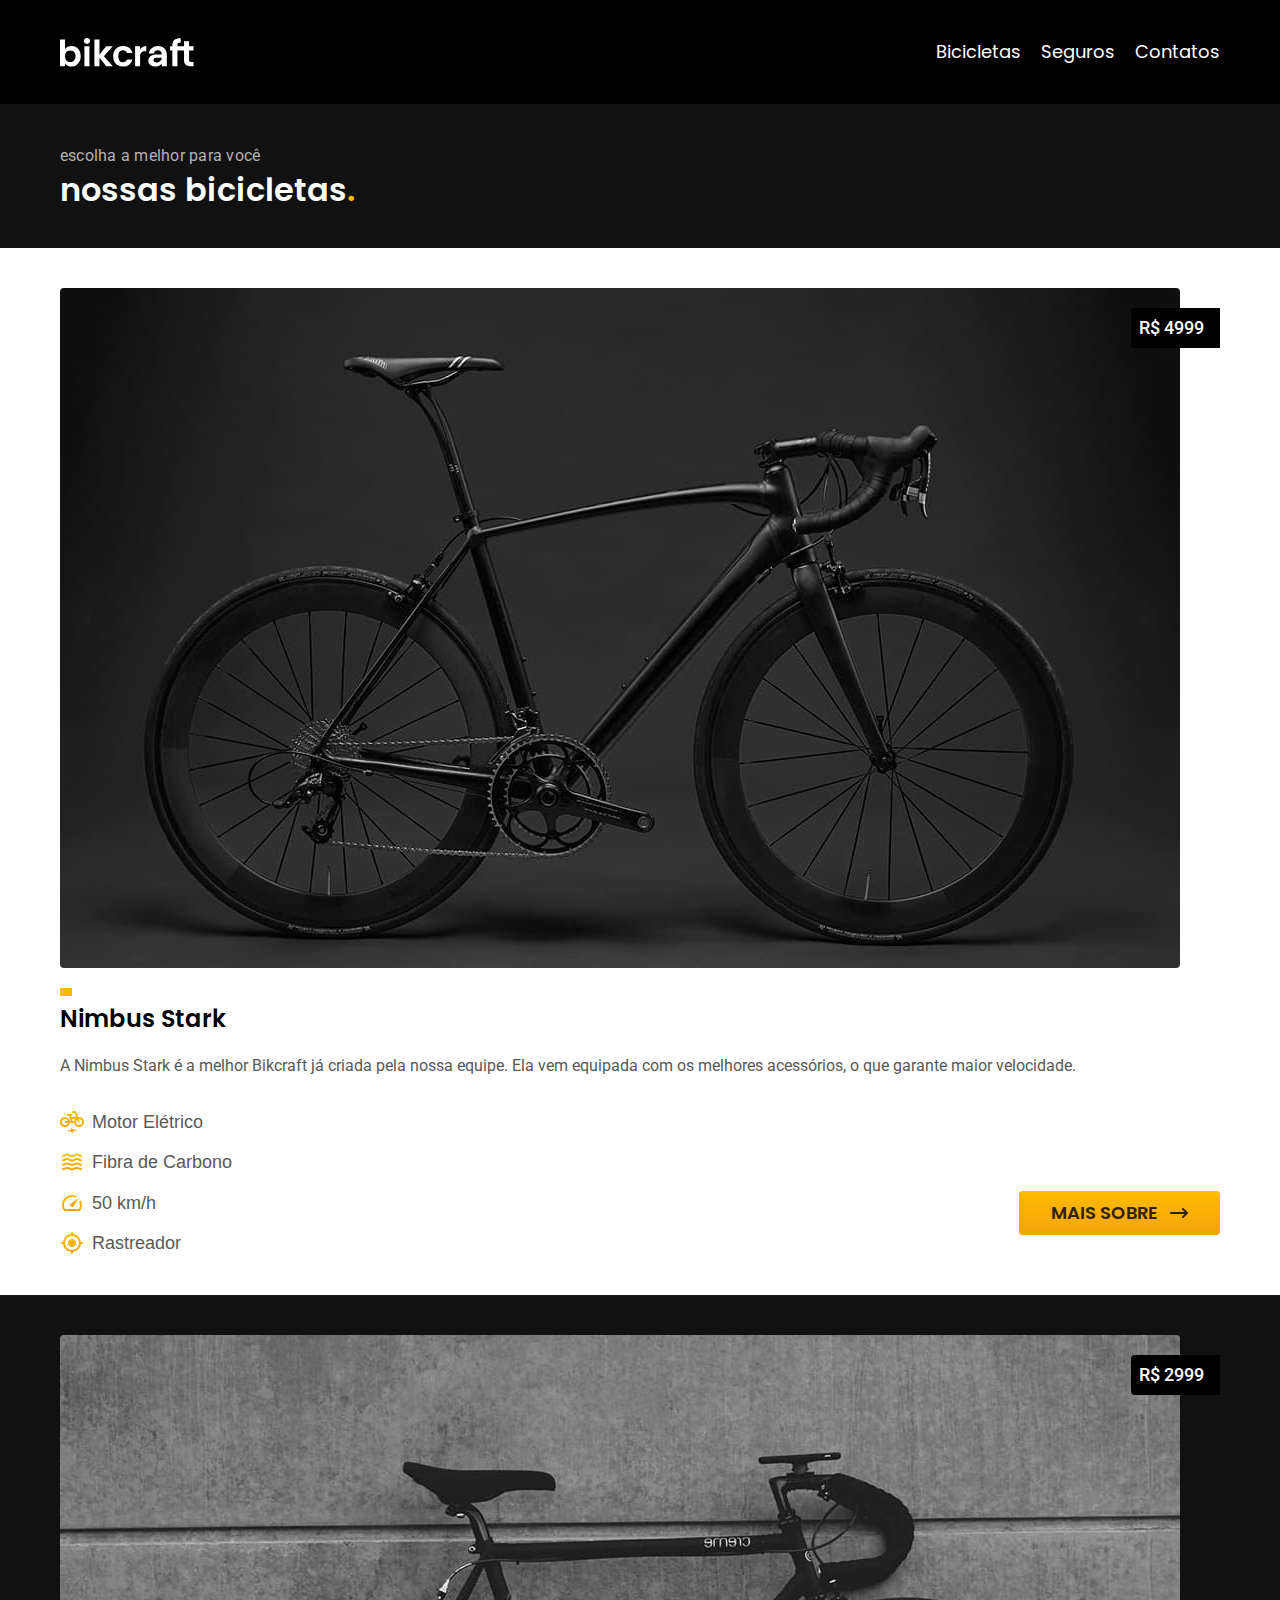
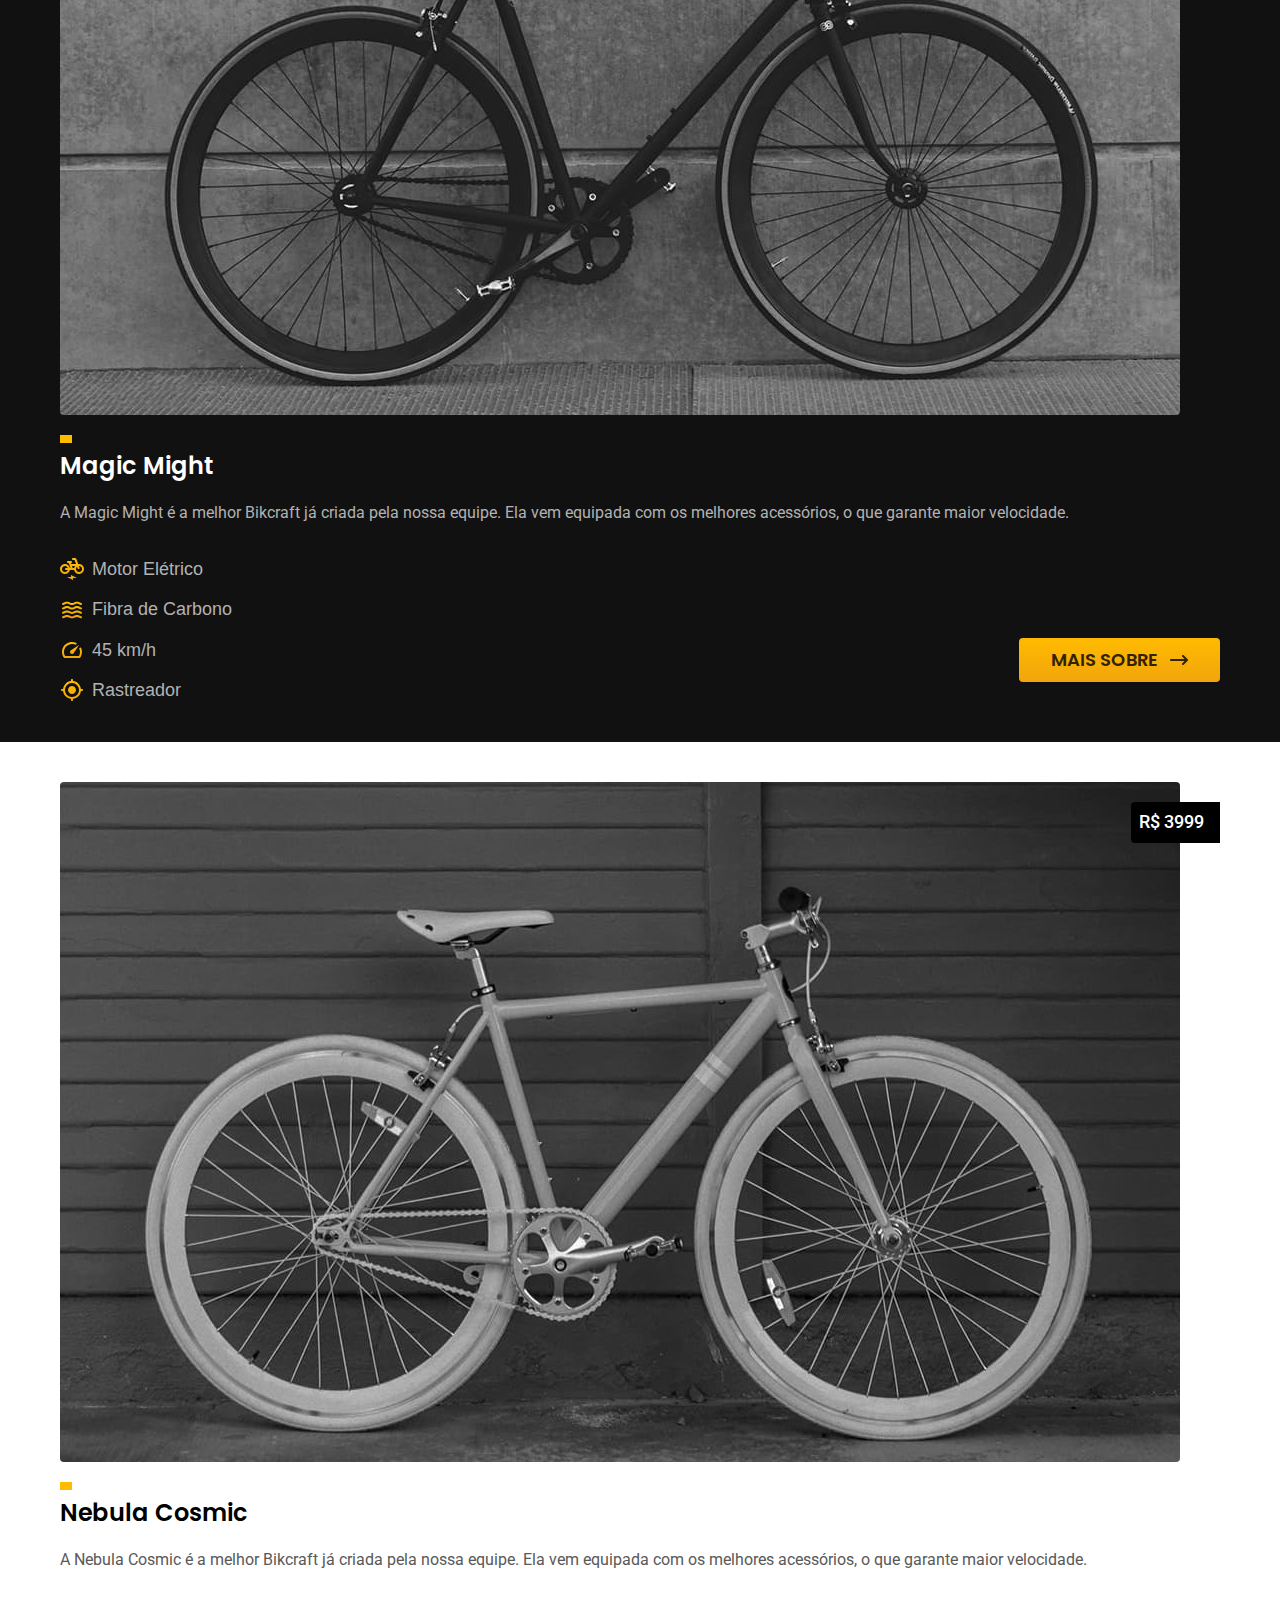
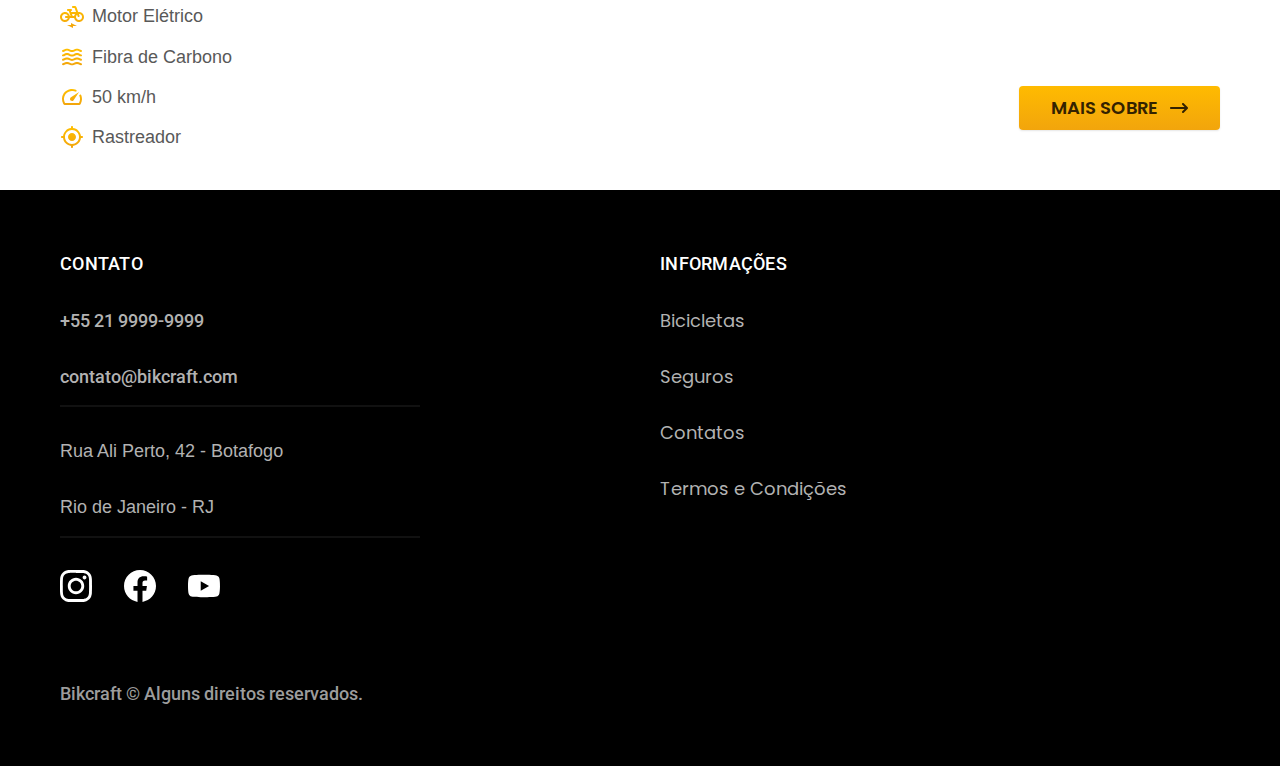
==== bicicletas.html @ f7c8e81d "Adiciona página de bicicleta e seus responsivo" ====
<!DOCTYPE html>
<html lang="pt-br">
<head>
  <meta charset="UTF-8">
  <meta name="viewport" content="width=device-width, initial-scale=1.0">
  <meta name="description" content="Termos e Descrições">
  <link rel="preconnect" href="https://fonts.googleapis.com">
  <link rel="preconnect" href="https://fonts.gstatic.com" crossorigin>
  <link href="https://fonts.googleapis.com/css2?family=Poppins:wght@400;500;600&family=Roboto:ital,wght@0,100..900;1,100..900&display=swap" rel="stylesheet">
  <link href="https://fonts.googleapis.com/css2?family=Merriweather:ital,opsz@0,18..144;1,18..144&display=swap" rel="stylesheet">
  <link rel="stylesheet" href="/css/style.css">
  <link rel="shortcut icon" href="favicon.svg" type="html+xml">
  <title>Bicicletas | Bikecraft</title>
</head>
<body id="bicicletas">
  <header class="header-bg">
    <div class="header container">
      <a href="./"><img src="./uploads/img/bikcraft.svg" alt="bikecraft">
      </a>
      <nav aria-label="primaria">
        <ul class="header-menu font-1m">
          <li><a href="./bicicletas.html">Bicicletas</a></li>
          <li><a href="./seguros.html">Seguros</a></li>
          <li><a href="./contatos.html">Contatos</a></li>
        </ul>
      </nav>
    </div>
  </header>

  <main>

    <div class="titulo-bg">
      <div class="titulo container ">
        <p class="font-2-l-b cor-5">ESCOLHA A MELHOR PARA VOCÊ</p>
        <h1 class="font-1-xxl cor-0">nossas bicicletas<span class="cor-p1 span">.</span></h1>
      </div>
    </div>
   
      <div class="bicicletas container">
        <div class="bicicletas-imagem">
          <img src="/uploads/img/fotos/bikes/nimbus.jpg" alt="Bicicleta Preta">
          <span class="font-2-m cor-0">R$ 4999</span>
        </div>
        <div class="bicicletas-conteudo">
          <h2 class="font-1-xl">Nimbus Stark</h2>
          <p class="font-2-s cor-8">A Nimbus Stark é a melhor Bikcraft já criada pela nossa equipe. Ela vem equipada com os melhores acessórios, o que garante maior velocidade.</p>
          <ul class="font-1-m cor-8">
            <li><img src="/uploads/img/icons/eletrica.svg" alt="">
             Motor Elétrico
            </li>
            <li><img src="/uploads/img/icons/carbono.svg" alt="">
             Fibra de Carbono
            </li>
            <li><img src="/uploads/img/icons/velocidade.svg" alt="">
              50 km/h
             </li>
            <li><img src="/uploads/img/icons/rastreador.svg" alt="">
              Rastreador
            </li>
          </ul>
          <a href="./bicicletas/nimbus.html" class="btn seta">Mais Sobre</a>
        </div>
      </div>
  
    <div class="bicicletas-bg">
      <div class="bicicletas container">
        <div class="bicicletas-imagem">
          <img src="/uploads/img/fotos/bikes/magic.jpg" alt="Bicicleta Preta">
          <span class="font-2-m cor-0">R$ 2999</span>
        </div>
        <div class="bicicletas-conteudo">
          <h2 class="font-1-xl cor-0">Magic Might</h2>
          <p class="font-2-s cor-5">A Magic Might é a melhor Bikcraft já criada pela nossa equipe. Ela vem equipada com os melhores acessórios, o que garante maior velocidade.</p>
          <ul class="font-1-m cor-5">
            <li><img src="/uploads/img/icons/eletrica.svg" alt="">
             Motor Elétrico
            </li>
            <li><img src="/uploads/img/icons/carbono.svg" alt="">
             Fibra de Carbono
            </li>
            <li><img src="/uploads/img/icons/velocidade.svg" alt="">
              45 km/h
             </li>
            <li><img src="/uploads/img/icons/rastreador.svg" alt="">
              Rastreador
            </li>
          </ul>
          <a href="./bicicletas/magic.html" class="btn seta">Mais Sobre</a>
        </div>
      </div>
    </div>

      <div class="bicicletas container">
        <div class="bicicletas-imagem">
          <img src="/uploads/img/fotos/bikes/nebula.jpg" alt="Bicicleta Preta">
          <span class="font-2-m cor-0">R$ 3999</span>
        </div>
        <div class="bicicletas-conteudo">
          <h2 class="font-1-xl">Nebula Cosmic</h2>
          <p class="font-2-s cor-8">A Nebula Cosmic é a melhor Bikcraft já criada pela nossa equipe. Ela vem equipada com os melhores acessórios, o que garante maior velocidade.</p>
          <ul class="font-1-m cor-8">
            <li><img src="/uploads/img/icons/eletrica.svg" alt="">
             Motor Elétrico
            </li>
            <li><img src="/uploads/img/icons/carbono.svg" alt="">
             Fibra de Carbono
            </li>
            <li><img src="/uploads/img/icons/velocidade.svg" alt="">
              50 km/h
             </li>
            <li><img src="/uploads/img/icons/rastreador.svg" alt="">
              Rastreador
            </li>
          </ul>
          <a href="./bicicletas/nebula.html" class="btn seta">Mais Sobre</a>
        </div>
      </div>
    
  </main>

  <footer class="footer-bg">
    <div class="footer container">
      <img src="/uploads/img/bikcraft.svg" alt="Bikecraft">
    <div class="footer-contato">
      <h3 class="font-2-l-b cor-0">Contato</h3>
      <ul class="font-2-m cor-5">
        <li><a href="tel:+552199999999" class="font-2-m cor-5">+55 21 9999-9999</a></li>
        <li><a href="mailto:contato@bikcraft.com" class="font-2-m cor-5">contato@bikcraft.com</a></li>
        <li>Rua Ali Perto, 42 - Botafogo</li>
        <li>Rio de Janeiro - RJ</li>
      </ul>
      <div class="footer-redes">
        <a href="./"> <img src="/uploads/img/icons/redes/instagram.svg" alt="instagram"></a>
        <a href="./"> <img src="/uploads/img/icons/redes/facebook.svg" alt="facebook"></a>
        <a href="./"> <img src="/uploads/img/icons/redes/youtube.svg" alt="youtube"></a>
       </div>
      </div>
      <div class="footer-informacoes">
        <h3 class="font-2-l-b cor-0">Informações</h3>
        <nav>
          <ul class="font-1-m cor-5">
            <li><a href="./bicicletas.html" class="font-1-m cor-5">Bicicletas</a></li>
            <li><a href="./seguros.html" class="font-1-m cor-5">Seguros</a></li>
            <li><a href="./contatos.html" class="font-1-m cor-5">Contatos</a></li>
            <li><a href="./termos.html" class="font-1-m cor-5">Termos e Condições</a></li>
          </ul>
        </nav>
  
      </div>
      <p class="footer-copy font-2-m cor-6"> Bikcraft © Alguns direitos reservados.</p>
     </div>
  
      </footer>
    </body>
  </html>
---- css/style.css ----
@import "/css/global/global.css";
@import "/css/global/header.css";
@import "/css/global/footer.css";
@import "/css/termos/termos.css";

/* HOME */
@import "/css/home/intro.css";
@import "/css/home/tecnologia.css";
@import "/css/home/parceiros.css";
@import "/css/home/depoimento.css";

/* utilidades */
@import "/css/utllidades/tipografia.css";
@import "/css/utllidades/componentes.css";
@import "/css/utllidades/cores.css";

/* Seguros */

@import "/css/seguros/seguros.css";


/* Bicicletas */
@import "/css/bicilcletas/bicicletas-lista.css";
@import "/css/bicilcletas/bicicletas.css";
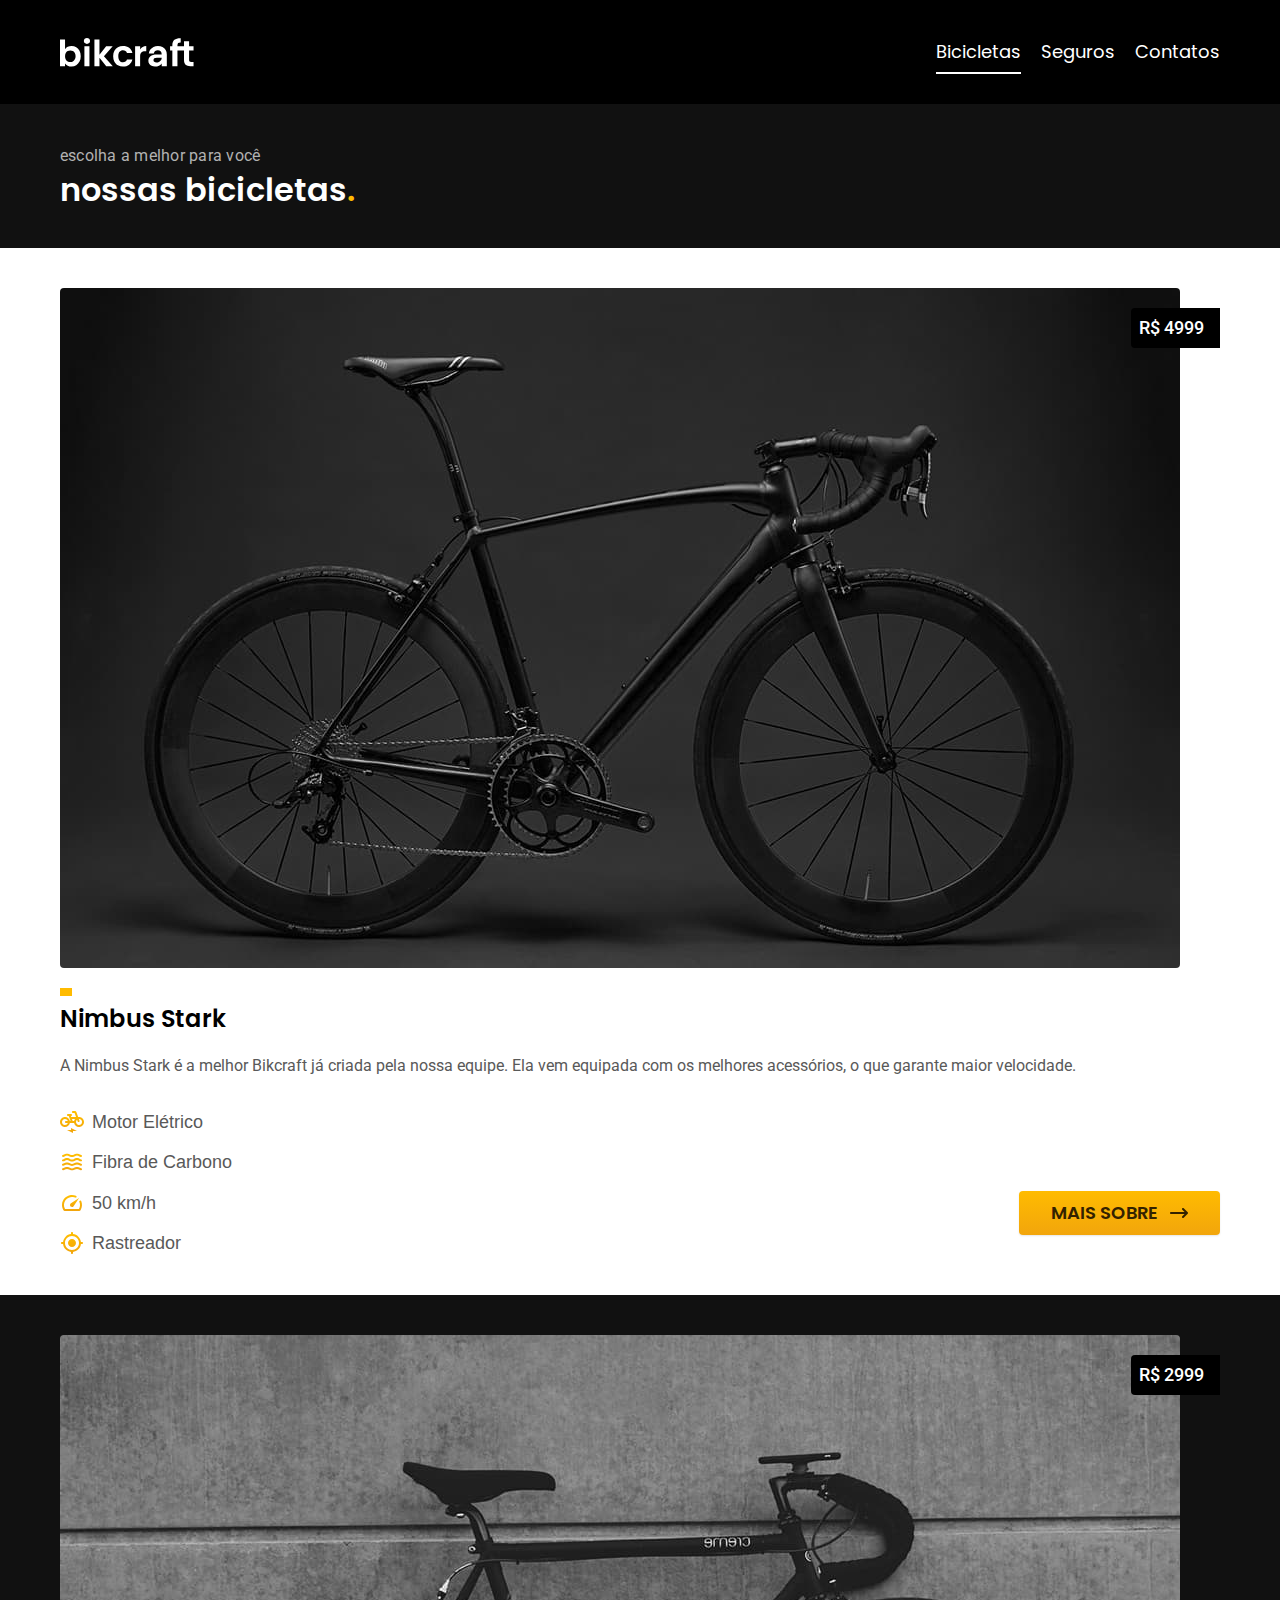
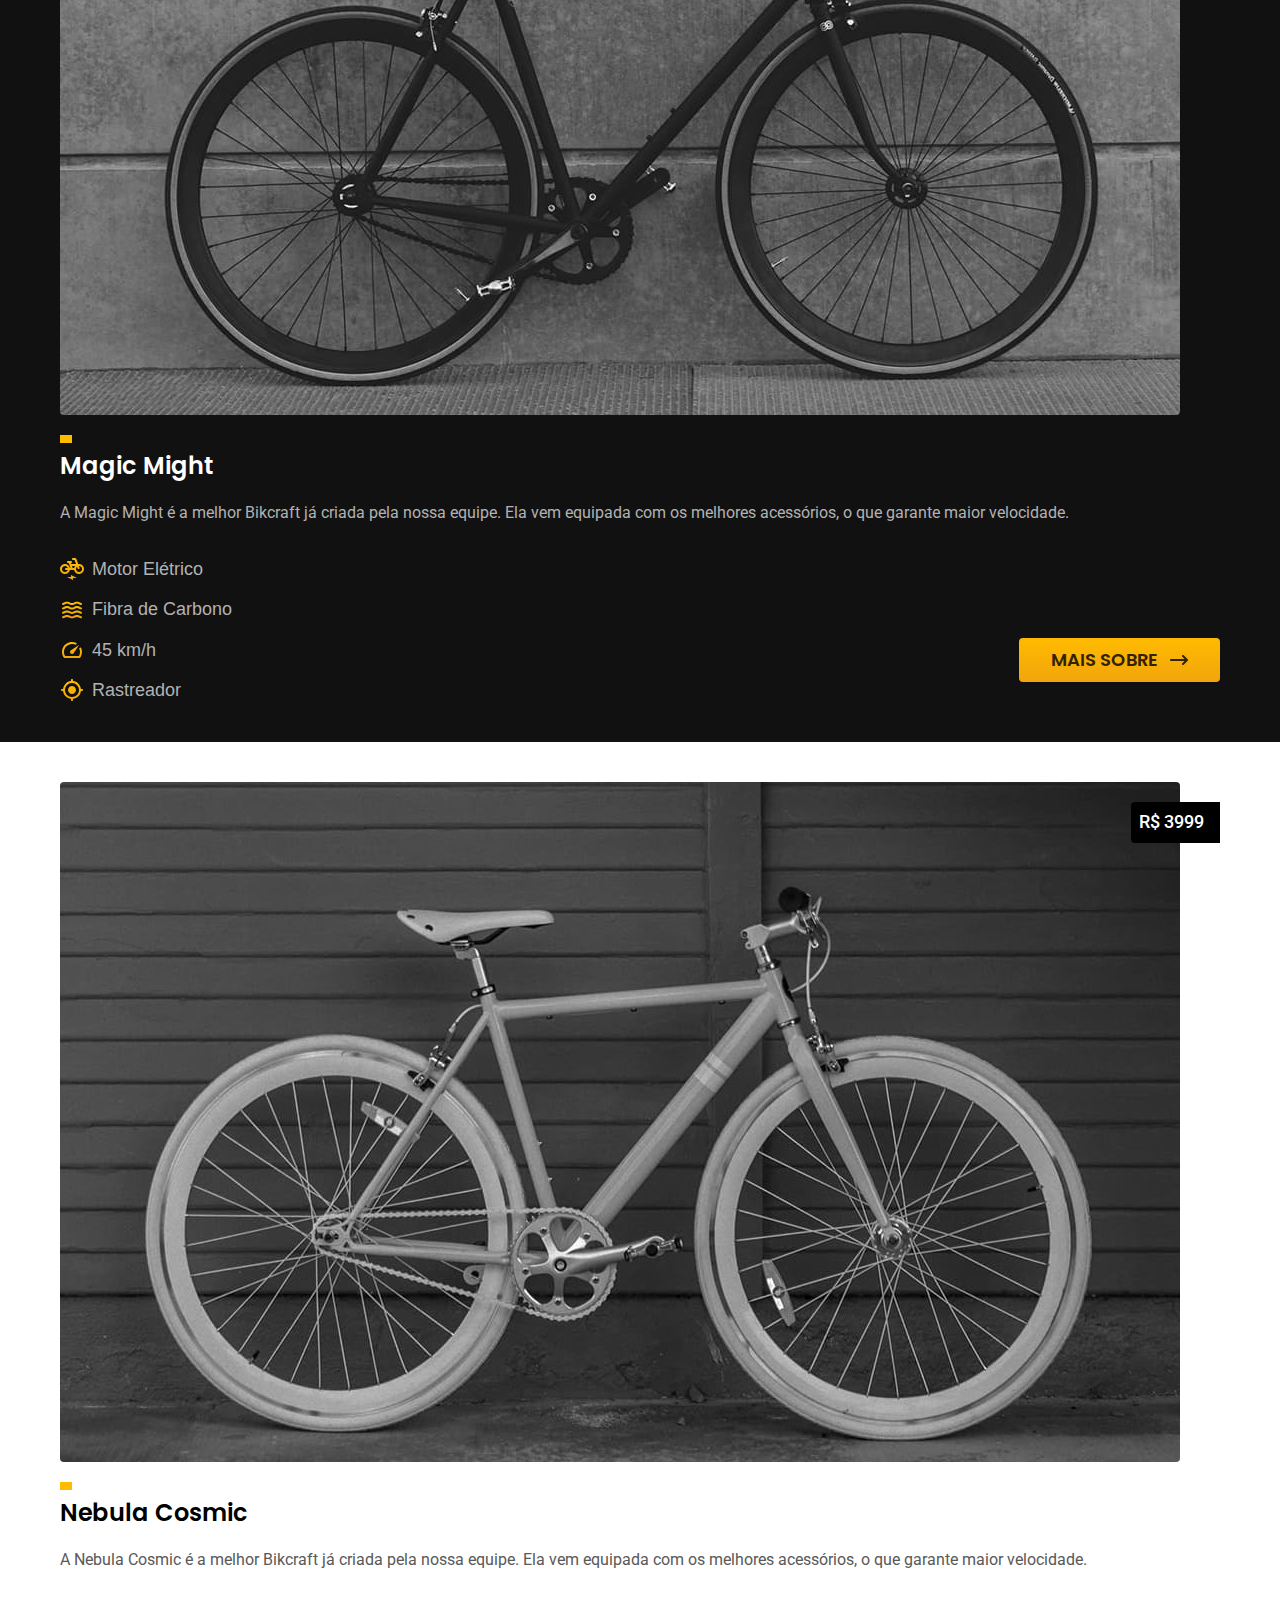
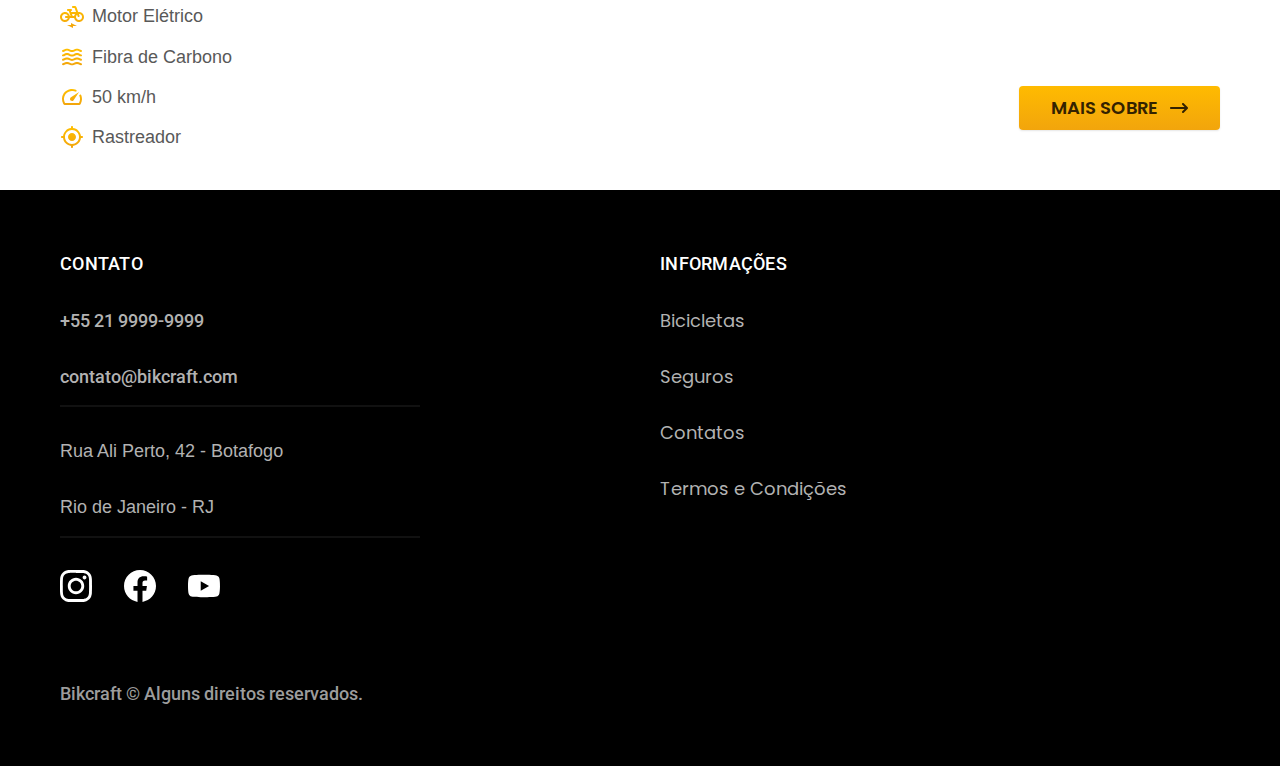
==== commit 0a5b0645: "Adiciona interações iniciais com javascript" ====
--- a/bicicletas.html
+++ b/bicicletas.html
@@ -15,7 +15,7 @@
 <body id="bicicletas">
   <header class="header-bg">
     <div class="header container">
-      <a href="./"><img src="./uploads/img/bikcraft.svg" alt="bikecraft">
+      <a href="../"><img src="./uploads/img/bikcraft.svg" alt="bikecraft">
       </a>
       <nav aria-label="primaria">
         <ul class="header-menu font-1m">
@@ -151,5 +151,6 @@
      </div>
   
       </footer>
-    </body>
+    <script src="./js/script.js"></script>
+</body>
   </html>--- a/css/style.css
+++ b/css/style.css
@@ -13,12 +13,24 @@
 @import "/css/utllidades/tipografia.css";
 @import "/css/utllidades/componentes.css";
 @import "/css/utllidades/cores.css";
+@import "/css/utllidades/formulario.css";
 
 /* Seguros */
 
 @import "/css/seguros/seguros.css";
+@import "/css/seguros/vantagens.css";
+@import "/css/seguros/perguntas.css";
 
 
 /* Bicicletas */
-@import "/css/bicilcletas/bicicletas-lista.css";
-@import "/css/bicilcletas/bicicletas.css";+@import "/css/bicilcleta/bicicletas-lista.css";
+@import "/css/bicilcleta/bicicletas.css";
+@import "/css/bicilcleta/seguro.css";
+@import "/bicicletas/bike.css";
+
+/* Contatos */
+@import "/css/contato/contato.css";
+@import "/css/contato/lojas.css";
+
+/* orçamentos */
+@import "/css/orcamento/orcamento.css";